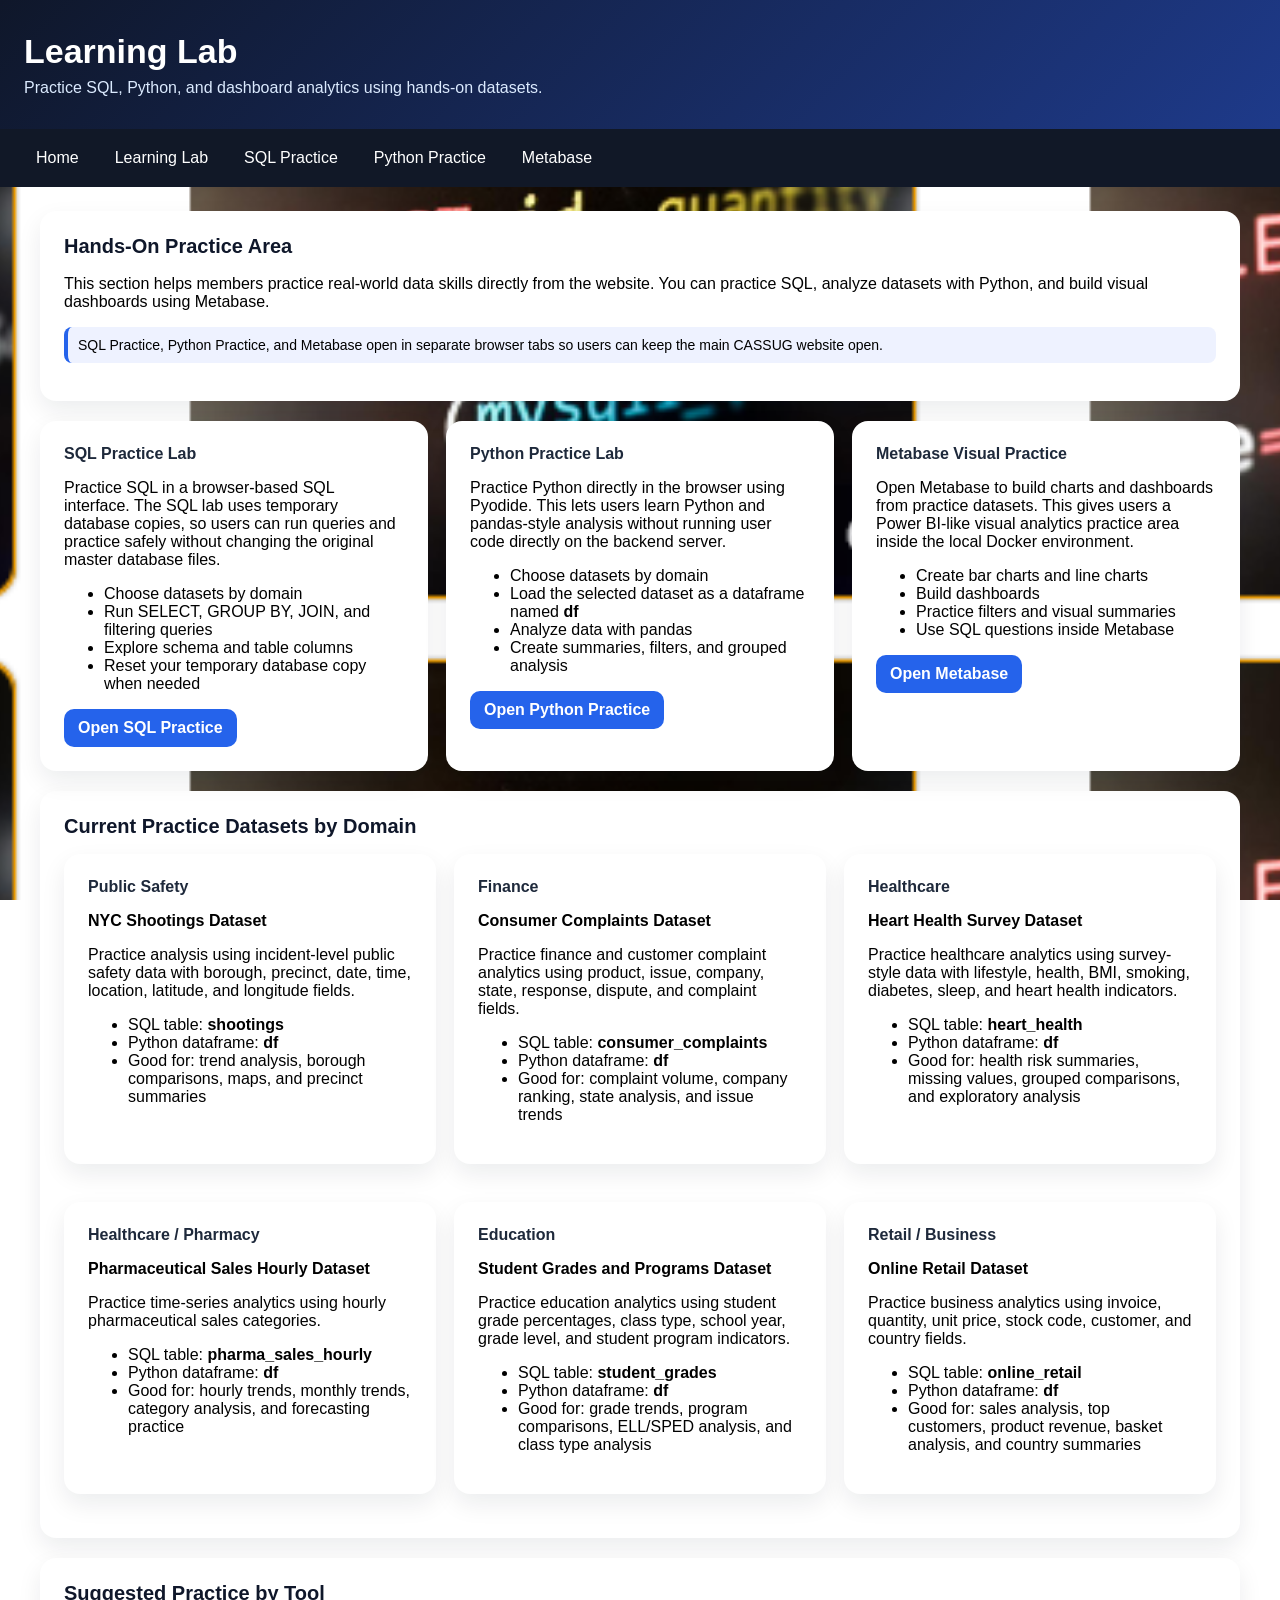
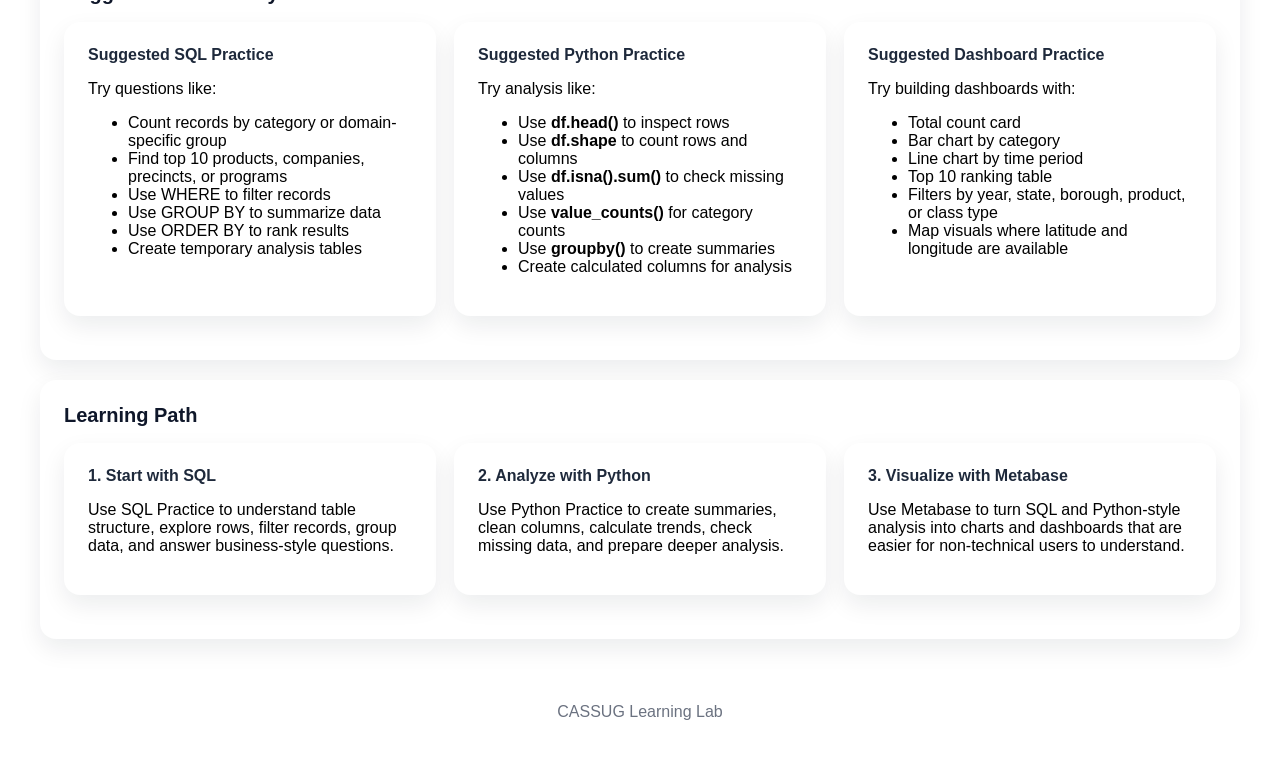
==== website/learning-lab.html @ f1df98f3 "Add learning lab code and practice questions" ====
<!DOCTYPE html>
<html lang="en">
<head>
  <meta charset="UTF-8" />
  <meta name="viewport" content="width=device-width, initial-scale=1.0" />

  <title>Learning Lab | CASSUG</title>

  <link rel="stylesheet" href="style.css" />
  <link rel="stylesheet" href="lab.css" />
</head>
<body>
  <header class="lab-header">
    <div>
      <h1>Learning Lab</h1>
      <p>Practice SQL, Python, and dashboard analytics using hands-on datasets.</p>
    </div>
  </header>

  <nav class="lab-nav">
    <a href="index.html">Home</a>
    <a href="learning-lab.html">Learning Lab</a>
    <a href="sql-practice.html" target="_blank" rel="noopener noreferrer">SQL Practice</a>
    <a href="python-practice.html" target="_blank" rel="noopener noreferrer">Python Practice</a>
    <a href="http://localhost:3000" target="_blank" rel="noopener noreferrer">Metabase</a>
  </nav>

  <main class="lab-container">

    <section class="lab-hero-card">
      <h2>Hands-On Practice Area</h2>
      <p>
        This section helps members practice real-world data skills directly from the website.
        You can practice SQL, analyze datasets with Python, and build visual dashboards using Metabase.
      </p>

      <p class="lab-note">
        SQL Practice, Python Practice, and Metabase open in separate browser tabs so users can keep the main CASSUG website open.
      </p>
    </section>

    <section class="lab-grid">

      <article class="lab-card">
        <h3>SQL Practice Lab</h3>
        <p>
          Practice SQL in a browser-based SQL interface. The SQL lab uses temporary database copies,
          so users can run queries and practice safely without changing the original master database files.
        </p>

        <ul>
          <li>Choose datasets by domain</li>
          <li>Run SELECT, GROUP BY, JOIN, and filtering queries</li>
          <li>Explore schema and table columns</li>
          <li>Reset your temporary database copy when needed</li>
        </ul>

        <a class="lab-primary-button" href="sql-practice.html" target="_blank" rel="noopener noreferrer">
          Open SQL Practice
        </a>
      </article>

      <article class="lab-card">
        <h3>Python Practice Lab</h3>
        <p>
          Practice Python directly in the browser using Pyodide. This lets users learn Python and pandas-style
          analysis without running user code directly on the backend server.
        </p>

        <ul>
          <li>Choose datasets by domain</li>
          <li>Load the selected dataset as a dataframe named <strong>df</strong></li>
          <li>Analyze data with pandas</li>
          <li>Create summaries, filters, and grouped analysis</li>
        </ul>

        <a class="lab-primary-button" href="python-practice.html" target="_blank" rel="noopener noreferrer">
          Open Python Practice
        </a>
      </article>

      <article class="lab-card">
        <h3>Metabase Visual Practice</h3>
        <p>
          Open Metabase to build charts and dashboards from practice datasets.
          This gives users a Power BI-like visual analytics practice area inside the local Docker environment.
        </p>

        <ul>
          <li>Create bar charts and line charts</li>
          <li>Build dashboards</li>
          <li>Practice filters and visual summaries</li>
          <li>Use SQL questions inside Metabase</li>
        </ul>

        <a class="lab-primary-button" href="http://localhost:3000" target="_blank" rel="noopener noreferrer">
          Open Metabase
        </a>
      </article>

    </section>

    <section class="lab-hero-card">
      <h2>Current Practice Datasets by Domain</h2>

      <div class="lab-grid">

        <article class="lab-card">
          <h3>Public Safety</h3>
          <p>
            <strong>NYC Shootings Dataset</strong>
          </p>
          <p>
            Practice analysis using incident-level public safety data with borough, precinct,
            date, time, location, latitude, and longitude fields.
          </p>
          <ul>
            <li>SQL table: <strong>shootings</strong></li>
            <li>Python dataframe: <strong>df</strong></li>
            <li>Good for: trend analysis, borough comparisons, maps, and precinct summaries</li>
          </ul>
        </article>

        <article class="lab-card">
          <h3>Finance</h3>
          <p>
            <strong>Consumer Complaints Dataset</strong>
          </p>
          <p>
            Practice finance and customer complaint analytics using product, issue, company,
            state, response, dispute, and complaint fields.
          </p>
          <ul>
            <li>SQL table: <strong>consumer_complaints</strong></li>
            <li>Python dataframe: <strong>df</strong></li>
            <li>Good for: complaint volume, company ranking, state analysis, and issue trends</li>
          </ul>
        </article>

        <article class="lab-card">
          <h3>Healthcare</h3>
          <p>
            <strong>Heart Health Survey Dataset</strong>
          </p>
          <p>
            Practice healthcare analytics using survey-style data with lifestyle, health,
            BMI, smoking, diabetes, sleep, and heart health indicators.
          </p>
          <ul>
            <li>SQL table: <strong>heart_health</strong></li>
            <li>Python dataframe: <strong>df</strong></li>
            <li>Good for: health risk summaries, missing values, grouped comparisons, and exploratory analysis</li>
          </ul>
        </article>

        <article class="lab-card">
          <h3>Healthcare / Pharmacy</h3>
          <p>
            <strong>Pharmaceutical Sales Hourly Dataset</strong>
          </p>
          <p>
            Practice time-series analytics using hourly pharmaceutical sales categories.
          </p>
          <ul>
            <li>SQL table: <strong>pharma_sales_hourly</strong></li>
            <li>Python dataframe: <strong>df</strong></li>
            <li>Good for: hourly trends, monthly trends, category analysis, and forecasting practice</li>
          </ul>
        </article>

        <article class="lab-card">
          <h3>Education</h3>
          <p>
            <strong>Student Grades and Programs Dataset</strong>
          </p>
          <p>
            Practice education analytics using student grade percentages, class type,
            school year, grade level, and student program indicators.
          </p>
          <ul>
            <li>SQL table: <strong>student_grades</strong></li>
            <li>Python dataframe: <strong>df</strong></li>
            <li>Good for: grade trends, program comparisons, ELL/SPED analysis, and class type analysis</li>
          </ul>
        </article>

        <article class="lab-card">
          <h3>Retail / Business</h3>
          <p>
            <strong>Online Retail Dataset</strong>
          </p>
          <p>
            Practice business analytics using invoice, quantity, unit price,
            stock code, customer, and country fields.
          </p>
          <ul>
            <li>SQL table: <strong>online_retail</strong></li>
            <li>Python dataframe: <strong>df</strong></li>
            <li>Good for: sales analysis, top customers, product revenue, basket analysis, and country summaries</li>
          </ul>
        </article>

      </div>
    </section>

    <section class="lab-hero-card">
      <h2>Suggested Practice by Tool</h2>

      <div class="lab-grid">

        <article class="lab-card">
          <h3>Suggested SQL Practice</h3>
          <p>Try questions like:</p>
          <ul>
            <li>Count records by category or domain-specific group</li>
            <li>Find top 10 products, companies, precincts, or programs</li>
            <li>Use WHERE to filter records</li>
            <li>Use GROUP BY to summarize data</li>
            <li>Use ORDER BY to rank results</li>
            <li>Create temporary analysis tables</li>
          </ul>
        </article>

        <article class="lab-card">
          <h3>Suggested Python Practice</h3>
          <p>Try analysis like:</p>
          <ul>
            <li>Use <strong>df.head()</strong> to inspect rows</li>
            <li>Use <strong>df.shape</strong> to count rows and columns</li>
            <li>Use <strong>df.isna().sum()</strong> to check missing values</li>
            <li>Use <strong>value_counts()</strong> for category counts</li>
            <li>Use <strong>groupby()</strong> to create summaries</li>
            <li>Create calculated columns for analysis</li>
          </ul>
        </article>

        <article class="lab-card">
          <h3>Suggested Dashboard Practice</h3>
          <p>Try building dashboards with:</p>
          <ul>
            <li>Total count card</li>
            <li>Bar chart by category</li>
            <li>Line chart by time period</li>
            <li>Top 10 ranking table</li>
            <li>Filters by year, state, borough, product, or class type</li>
            <li>Map visuals where latitude and longitude are available</li>
          </ul>
        </article>

      </div>
    </section>

    <section class="lab-hero-card">
      <h2>Learning Path</h2>

      <div class="lab-grid">
        <article class="lab-card">
          <h3>1. Start with SQL</h3>
          <p>
            Use SQL Practice to understand table structure, explore rows, filter records,
            group data, and answer business-style questions.
          </p>
        </article>

        <article class="lab-card">
          <h3>2. Analyze with Python</h3>
          <p>
            Use Python Practice to create summaries, clean columns, calculate trends,
            check missing data, and prepare deeper analysis.
          </p>
        </article>

        <article class="lab-card">
          <h3>3. Visualize with Metabase</h3>
          <p>
            Use Metabase to turn SQL and Python-style analysis into charts and dashboards
            that are easier for non-technical users to understand.
          </p>
        </article>
      </div>
    </section>

  </main>

  <footer class="lab-footer">
    <p>CASSUG Learning Lab</p>
  </footer>
</body>
</html>
---- website/style.css ----
* {
  box-sizing: border-box;
}

body {
  margin: 0;
  font-family: Arial, sans-serif;
  background-image: url("images/sql-bg.png");
  background-size: 900px auto;
  background-position: center top;
  background-repeat: repeat;
  background-attachment: fixed;
}

.overlay {
  min-height: 100vh;
  background: rgba(10, 15, 30, 0.78);
  backdrop-filter: blur(3px);
  padding-bottom: 20px;
}

.hero {
  color: white;
  text-align: center;
  padding: 25px 10px;
}

.hero h1 {
  margin: 0 0 8px;
  font-size: 28px;
}

.hero p {
  margin: 0;
  font-size: 14px;
  color: #dbeafe;
}

.layout {
  display: grid;
  grid-template-columns: 240px minmax(0, 1fr);
  gap: 24px;
  max-width: 1180px;
  margin: auto;
  padding: 10px 20px;
}

.sidebar {
  background: rgba(255, 255, 255, 0.95);
  padding: 12px;
  border-radius: 14px;
  height: fit-content;
  position: sticky;
  top: 20px;
  width: 240px;
}

.tab {
  width: 100%;
  border: none;
  color: white;
  padding: 10px;
  margin-bottom: 10px;
  border-radius: 8px;
  cursor: pointer;
  font-size: 14px;
  text-align: left;
  font-weight: bold;
  transition: all 0.2s ease;
}

.tab:hover {
  opacity: 0.9;
  transform: translateX(3px);
}

.active {
  outline: 3px solid #111827;
}

.blue { background: #2563eb; }
.green { background: #16a34a; }
.purple { background: #7c3aed; }
.orange { background: #f97316; }
.red { background: #dc2626; }
.teal { background: #0d9488; }
.violet { background: #9333ea; }
.dark { background: #111827; }
.gray { background: #475569; }

.content {
  background: rgba(255, 255, 255, 0.96);
  padding: 20px;
  border-radius: 14px;
  min-height: 400px;
  width: 100%;
  max-width: 900px;
  overflow: hidden;
  box-shadow: 0 6px 20px rgba(0,0,0,0.25);
}

.tab-content {
  display: none;
}

.active-content {
  display: block;
}

.dashboard-grid {
  display: grid;
  grid-template-columns: repeat(2, minmax(0, 1fr));
  gap: 12px;
  margin-top: 18px;
}

.dashboard-card {
  background: #ffffff;
  border-left: 5px solid #2563eb;
  padding: 14px;
  border-radius: 10px;
  min-height: 130px;
  overflow-wrap: anywhere;
  box-shadow: 0 2px 8px rgba(0,0,0,0.08);
}

.dashboard-card h3 {
  margin-top: 0;
  color: #0f172a;
}

.dashboard-card p {
  font-size: 13px;
  line-height: 1.4;
}

.sponsor-highlight {
  border-left-color: #16a34a;
}

.mini-btn,
.mini-link {
  display: inline-block;
  background: #2563eb;
  color: white;
  border: none;
  padding: 7px 10px;
  border-radius: 8px;
  text-decoration: none;
  font-size: 12px;
  font-weight: bold;
  cursor: pointer;
}

.mini-btn:hover,
.mini-link:hover {
  background: #1d4ed8;
}

.item,
.job-card,
.resource-card,
.career-card,
.tool-card,
.meeting-card {
  background: #ffffff;
  padding: 12px;
  margin-bottom: 12px;
  border-radius: 8px;
  overflow-wrap: anywhere;
}

.item { border-left: 5px solid #2563eb; }
.job-card { border-left: 5px solid #0d9488; }
.resource-card { border-left: 5px solid #9333ea; }
.career-card { border-left: 5px solid #0d9488; }
.tool-card { border-left: 5px solid #111827; }
.meeting-card { border-left: 5px solid #f97316; }

.item h4,
.resource-card h4,
.career-card h4,
.tool-card h4,
.job-card h4,
.meeting-card h4 {
  margin: 0 0 6px;
  color: #0f172a;
  font-size: 15px;
}

.item p,
.resource-card p,
.career-card p,
.tool-card p,
.job-card p,
.meeting-details p {
  margin: 4px 0;
  font-size: 13px;
  line-height: 1.4;
}

.links {
  margin-top: 8px;
}

.links a {
  color: #60a5fa;
  font-weight: bold;
  margin-right: 10px;
  text-decoration: none;
}

.links a:hover {
  text-decoration: underline;
}

.highlight-link {
  display: inline-block;
  background: #2563eb;
  color: white !important;
  padding: 6px 10px;
  border-radius: 8px;
  margin: 6px 6px 6px 0;
  text-decoration: none;
  font-size: 13px;
}

.highlight-link:hover {
  background: #1d4ed8;
}

.calendar-links {
  margin-top: 10px;
  display: flex;
  flex-wrap: wrap;
  gap: 8px;
}

.calendar-btn {
  display: inline-block;
  color: white;
  padding: 7px 10px;
  border-radius: 8px;
  text-decoration: none;
  font-size: 12px;
  font-weight: bold;
}

.calendar-btn.google { background: #1a73e8; }
.calendar-btn.outlook { background: #0078d4; }
.calendar-btn.yahoo { background: #6001d2; }
.calendar-btn.apple { background: #111827; }

.calendar-btn:hover {
  opacity: 0.9;
}

.map-box {
  margin-top: 12px;
  border-radius: 10px;
  overflow: hidden;
  border: 2px solid #2563eb;
}

.map-box iframe {
  width: 100%;
  height: 220px;
  border: 0;
}

.career-banner,
.resources-banner,
.tools-banner {
  background: rgba(15, 23, 42, 0.08);
  padding: 16px;
  border-radius: 12px;
  margin-bottom: 16px;
}

.career-banner { border-left: 5px solid #0d9488; }
.resources-banner { border-left: 5px solid #9333ea; }
.tools-banner { border-left: 5px solid #111827; }

.job-links {
  display: flex;
  flex-wrap: wrap;
  gap: 10px;
  margin-top: 12px;
}

.job-btn {
  padding: 10px 14px;
  border-radius: 10px;
  color: white;
  text-decoration: none;
  font-weight: bold;
  font-size: 13px;
}

.job-btn.linkedin { background: #0077b5; }
.job-btn.zip { background: #16a34a; }
.job-btn.dice { background: #9333ea; }
.job-btn.indeed { background: #003a9b; }
.job-btn.usajobs { background: #2563eb; }

.job-btn:hover {
  opacity: 0.9;
}

.job-filter-row {
  display: flex;
  flex-wrap: wrap;
  gap: 10px;
  margin: 12px 0;
}

.job-filter-row select {
  padding: 9px;
  border-radius: 8px;
  border: 1px solid #cbd5e1;
  font-size: 13px;
}

.load-jobs-btn {
  background: #0d9488;
  color: white;
  border: none;
  border-radius: 8px;
  padding: 9px 14px;
  font-weight: bold;
  cursor: pointer;
}

.load-jobs-btn:hover {
  opacity: 0.9;
}

.meeting-details {
  background: #fff7ed;
  padding: 10px;
  border-radius: 8px;
  margin-bottom: 8px;
}

h2 {
  margin-top: 0;
  font-size: 20px;
  color: #0f172a;
}

h3 {
  margin-top: 18px;
  font-size: 16px;
  color: #1e293b;
}

@media (max-width: 900px) {
  .layout {
    grid-template-columns: 1fr;
  }

  .sidebar {
    position: static;
    width: 100%;
  }

  .content {
    max-width: 100%;
  }

  .dashboard-grid {
    grid-template-columns: 1fr;
  }
}
---- website/lab.css ----
.lab-header {
  background: linear-gradient(135deg, #0f172a, #1e3a8a);
  color: white;
  padding: 32px 24px;
}

.lab-header h1 {
  margin: 0 0 8px 0;
  font-size: 34px;
}

.lab-header p {
  margin: 0;
  font-size: 16px;
  color: #dbeafe;
}

.lab-nav {
  display: flex;
  flex-wrap: wrap;
  gap: 12px;
  background: #111827;
  padding: 12px 24px;
}

.lab-nav a {
  color: white;
  text-decoration: none;
  padding: 8px 12px;
  border-radius: 8px;
}

.lab-nav a:hover {
  background: #374151;
}

.lab-container {
  width: min(1200px, 94%);
  margin: 24px auto;
}

.lab-hero-card,
.lab-card {
  background: white;
  border-radius: 16px;
  padding: 24px;
  box-shadow: 0 10px 24px rgba(15, 23, 42, 0.08);
  margin-bottom: 20px;
}

.lab-hero-card h2,
.lab-card h2,
.lab-card h3 {
  margin-top: 0;
}

.lab-grid {
  display: grid;
  grid-template-columns: repeat(3, minmax(0, 1fr));
  gap: 18px;
}

.lab-layout {
  display: grid;
  grid-template-columns: 280px 1fr 300px;
  gap: 18px;
  align-items: start;
}

.lab-large-card {
  min-height: 500px;
}

.lab-button-row {
  display: flex;
  flex-wrap: wrap;
  gap: 10px;
  margin: 16px 0;
}

.lab-primary-button,
.lab-secondary-button {
  border: none;
  border-radius: 10px;
  padding: 10px 14px;
  cursor: pointer;
  font-weight: 700;
  text-decoration: none;
  display: inline-block;
}

.lab-primary-button {
  background: #2563eb;
  color: white;
}

.lab-primary-button:hover {
  background: #1d4ed8;
}

.lab-secondary-button {
  background: #e5e7eb;
  color: #111827;
}

.lab-secondary-button:hover {
  background: #d1d5db;
}

.lab-card label {
  display: block;
  font-weight: 700;
  margin-bottom: 8px;
}

.lab-card select {
  width: 100%;
  padding: 10px;
  border: 1px solid #cbd5e1;
  border-radius: 8px;
}

.lab-status-text,
.lab-note {
  background: #eef2ff;
  border-left: 4px solid #2563eb;
  padding: 10px;
  border-radius: 8px;
  font-size: 14px;
  word-break: break-word;
}

.lab-small-note {
  font-size: 14px;
  color: #4b5563;
}

.lab-code-editor {
  width: 100%;
  min-height: 280px;
  padding: 14px;
  border: 1px solid #cbd5e1;
  border-radius: 12px;
  font-family: Consolas, Monaco, monospace;
  font-size: 15px;
  line-height: 1.5;
  background: #0f172a;
  color: #e5e7eb;
  resize: vertical;
}

.lab-output-box {
  background: #111827;
  color: #f9fafb;
  padding: 14px;
  border-radius: 12px;
  overflow-x: auto;
  white-space: pre-wrap;
  min-height: 80px;
}

.lab-schema-box {
  background: #f8fafc;
  border: 1px solid #e5e7eb;
  border-radius: 12px;
  padding: 12px;
  max-height: 420px;
  overflow-y: auto;
}

.lab-schema-table {
  border-bottom: 1px solid #e5e7eb;
  padding-bottom: 10px;
  margin-bottom: 10px;
}

.lab-schema-table h4 {
  margin: 0 0 6px 0;
  color: #1d4ed8;
}

.lab-schema-table ul {
  margin: 0;
  padding-left: 18px;
}

.lab-question-list {
  padding-left: 20px;
}

.lab-question-list li {
  margin-bottom: 8px;
}

.lab-table-wrapper {
  overflow-x: auto;
}

.lab-results-table {
  width: 100%;
  border-collapse: collapse;
  background: white;
}

.lab-results-table th,
.lab-results-table td {
  border: 1px solid #d1d5db;
  padding: 8px 10px;
  text-align: left;
}

.lab-results-table th {
  background: #1e3a8a;
  color: white;
}

.lab-results-table tr:nth-child(even) {
  background: #f8fafc;
}

.lab-footer {
  text-align: center;
  color: #6b7280;
  padding: 24px;
}

@media (max-width: 1000px) {
  .lab-grid,
  .lab-layout {
    grid-template-columns: 1fr;
  }
}
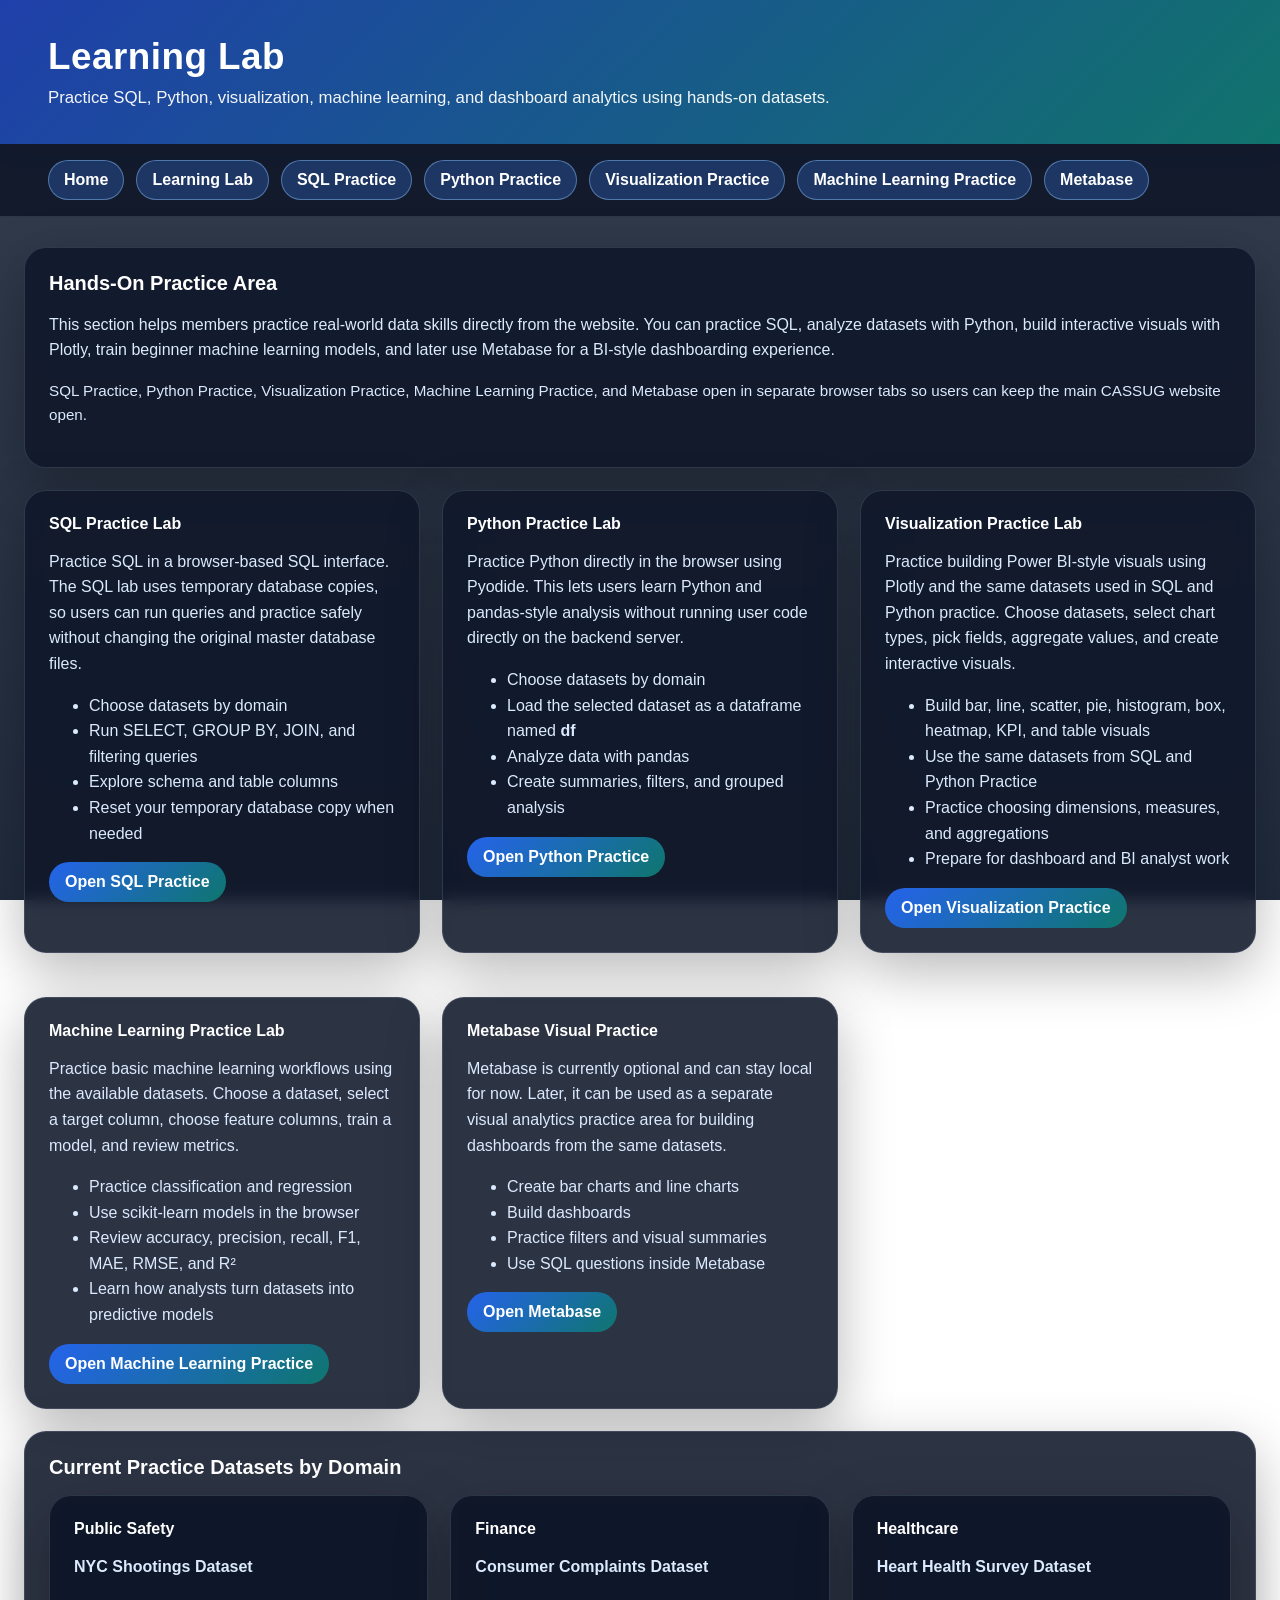
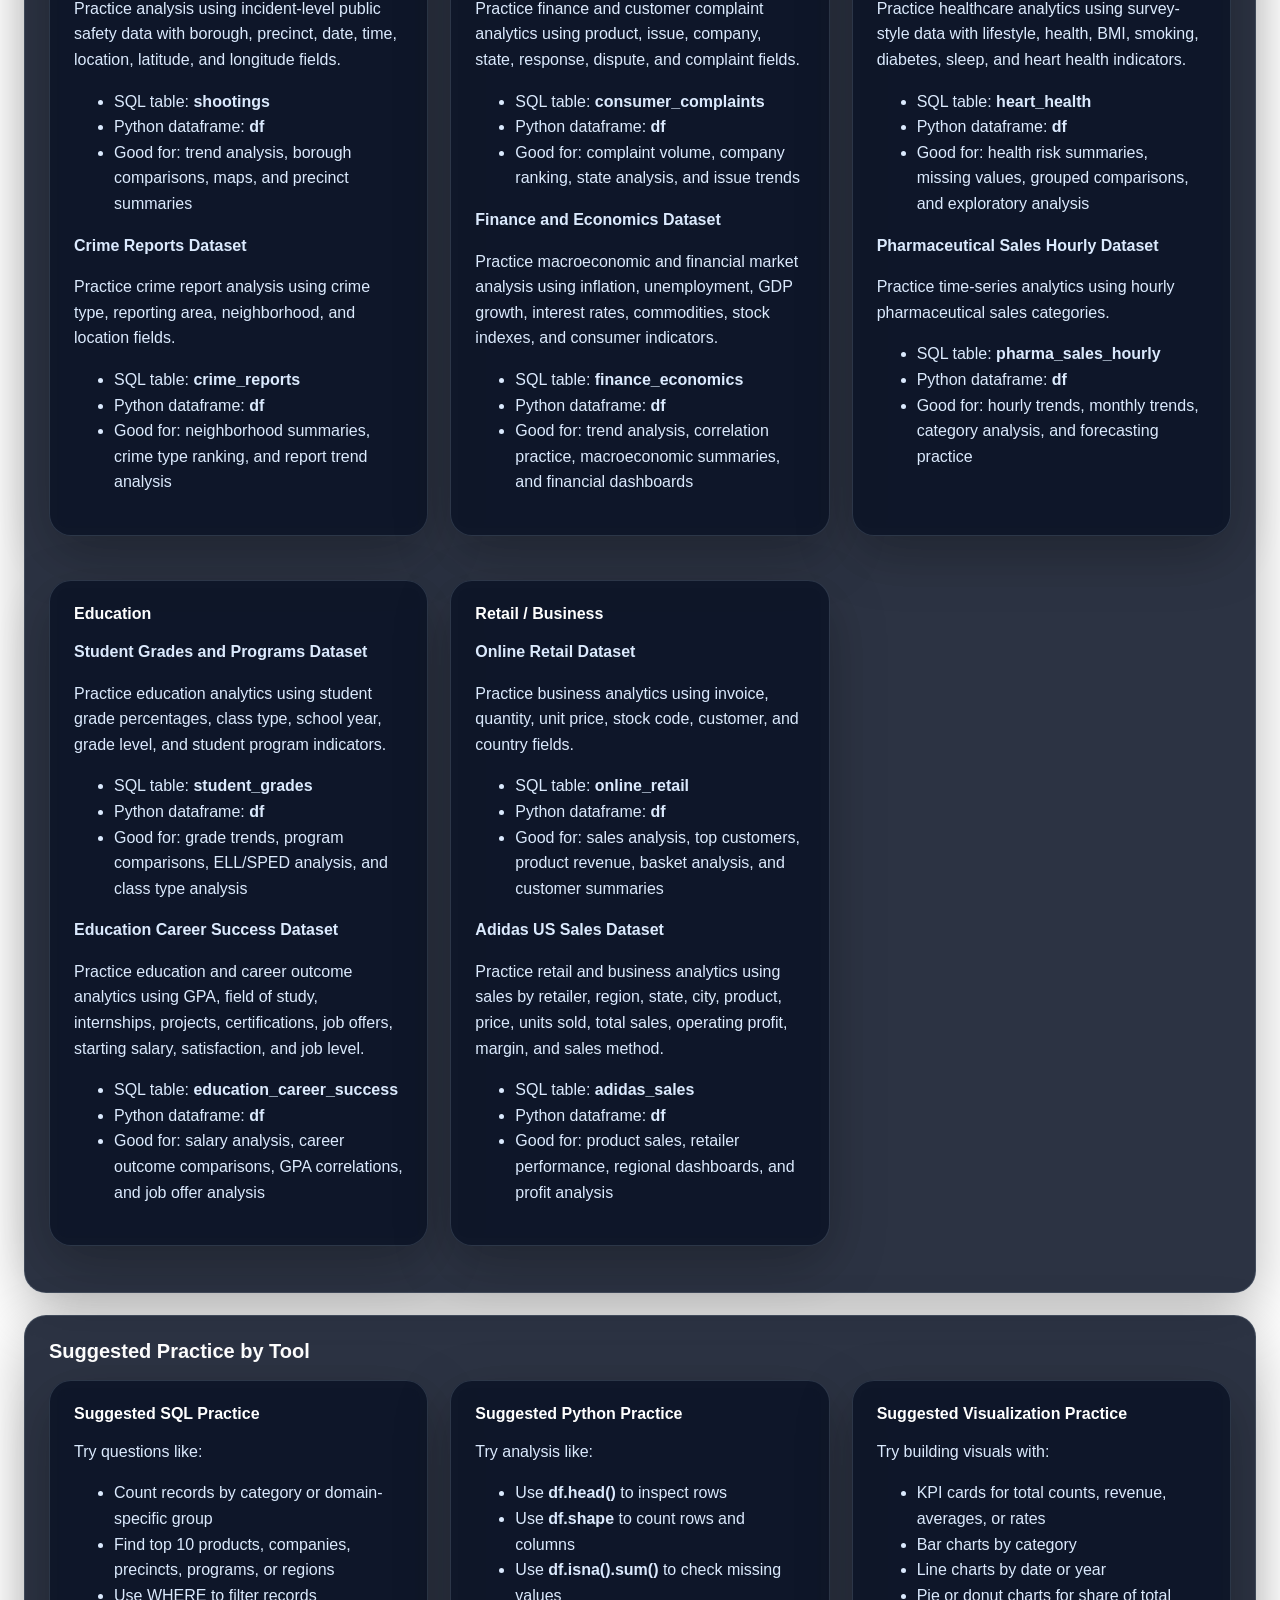
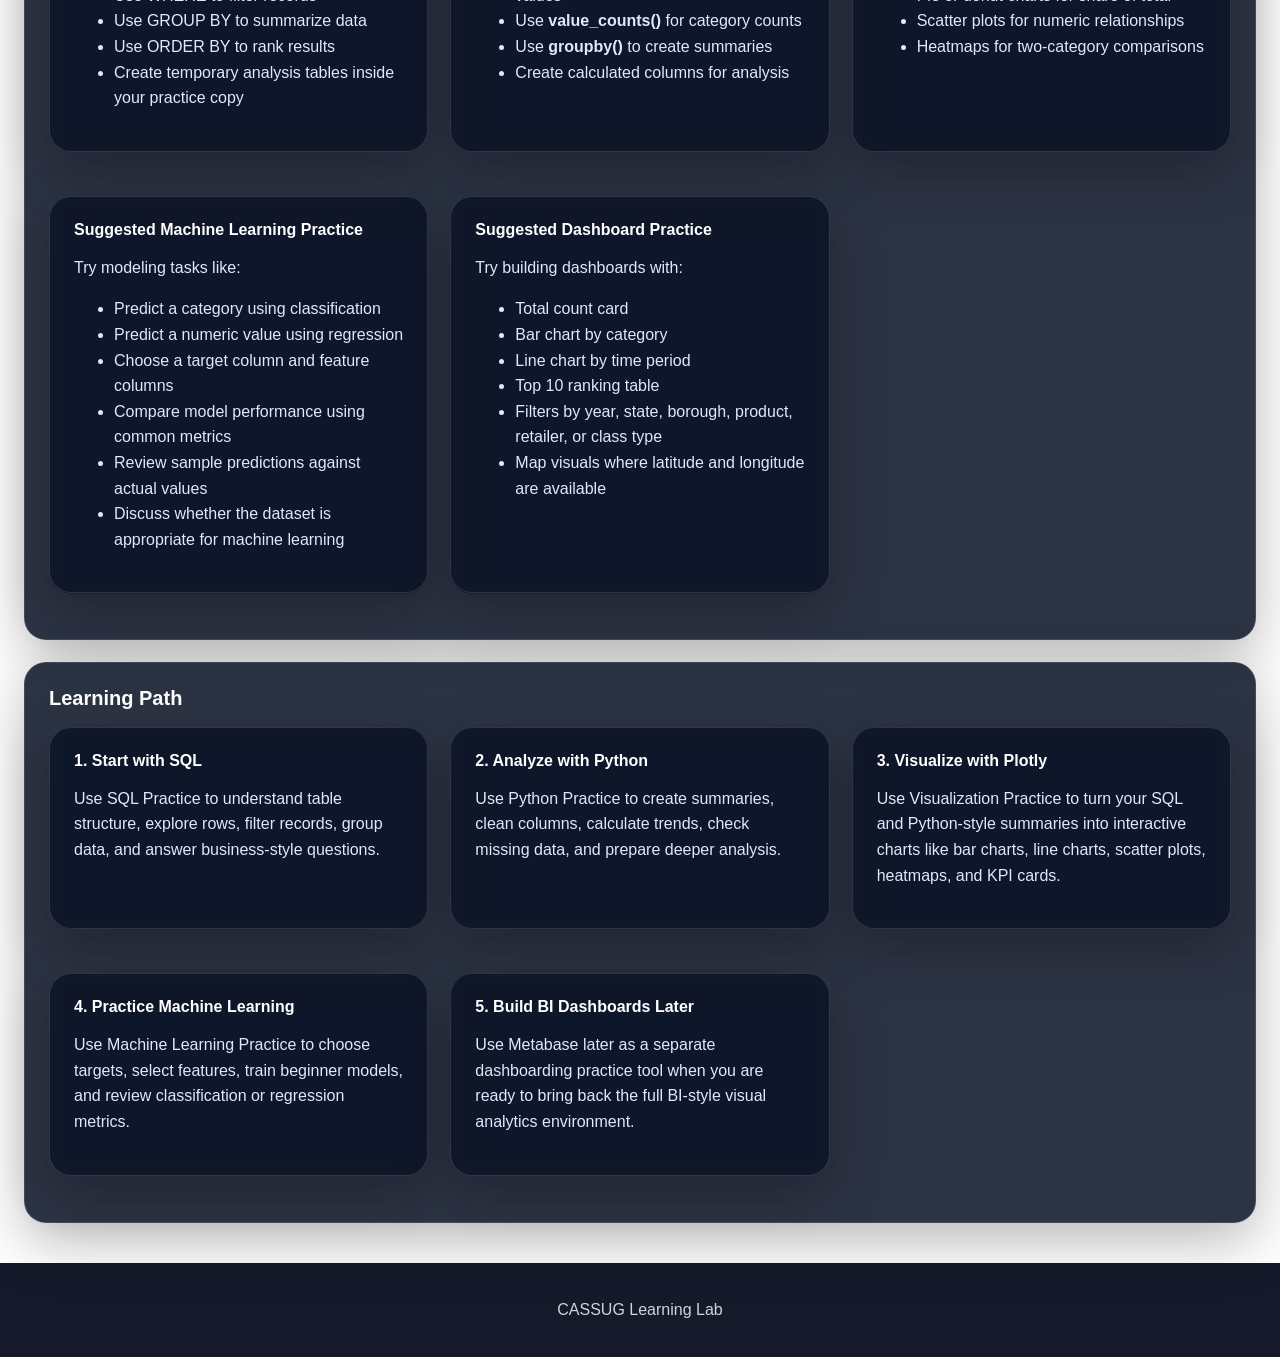
==== commit 4c5bde42: "Add visualization ML and expanded Python practice labs" ====
--- a/website/learning-lab.html
+++ b/website/learning-lab.html
@@ -13,7 +13,7 @@
   <header class="lab-header">
     <div>
       <h1>Learning Lab</h1>
-      <p>Practice SQL, Python, and dashboard analytics using hands-on datasets.</p>
+      <p>Practice SQL, Python, visualization, machine learning, and dashboard analytics using hands-on datasets.</p>
     </div>
   </header>
 
@@ -22,6 +22,8 @@
     <a href="learning-lab.html">Learning Lab</a>
     <a href="sql-practice.html" target="_blank" rel="noopener noreferrer">SQL Practice</a>
     <a href="python-practice.html" target="_blank" rel="noopener noreferrer">Python Practice</a>
+    <a href="visualization-practice.html" target="_blank" rel="noopener noreferrer">Visualization Practice</a>
+    <a href="ml-practice.html" target="_blank" rel="noopener noreferrer">Machine Learning Practice</a>
     <a href="http://localhost:3000" target="_blank" rel="noopener noreferrer">Metabase</a>
   </nav>
 
@@ -31,11 +33,13 @@
       <h2>Hands-On Practice Area</h2>
       <p>
         This section helps members practice real-world data skills directly from the website.
-        You can practice SQL, analyze datasets with Python, and build visual dashboards using Metabase.
+        You can practice SQL, analyze datasets with Python, build interactive visuals with Plotly,
+        train beginner machine learning models, and later use Metabase for a BI-style dashboarding experience.
       </p>
 
       <p class="lab-note">
-        SQL Practice, Python Practice, and Metabase open in separate browser tabs so users can keep the main CASSUG website open.
+        SQL Practice, Python Practice, Visualization Practice, Machine Learning Practice, and Metabase open in separate browser tabs
+        so users can keep the main CASSUG website open.
       </p>
     </section>
 
@@ -80,10 +84,48 @@
       </article>
 
       <article class="lab-card">
+        <h3>Visualization Practice Lab</h3>
+        <p>
+          Practice building Power BI-style visuals using Plotly and the same datasets used in SQL and Python practice.
+          Choose datasets, select chart types, pick fields, aggregate values, and create interactive visuals.
+        </p>
+
+        <ul>
+          <li>Build bar, line, scatter, pie, histogram, box, heatmap, KPI, and table visuals</li>
+          <li>Use the same datasets from SQL and Python Practice</li>
+          <li>Practice choosing dimensions, measures, and aggregations</li>
+          <li>Prepare for dashboard and BI analyst work</li>
+        </ul>
+
+        <a class="lab-primary-button" href="visualization-practice.html" target="_blank" rel="noopener noreferrer">
+          Open Visualization Practice
+        </a>
+      </article>
+
+      <article class="lab-card">
+        <h3>Machine Learning Practice Lab</h3>
+        <p>
+          Practice basic machine learning workflows using the available datasets.
+          Choose a dataset, select a target column, choose feature columns, train a model, and review metrics.
+        </p>
+
+        <ul>
+          <li>Practice classification and regression</li>
+          <li>Use scikit-learn models in the browser</li>
+          <li>Review accuracy, precision, recall, F1, MAE, RMSE, and R²</li>
+          <li>Learn how analysts turn datasets into predictive models</li>
+        </ul>
+
+        <a class="lab-primary-button" href="ml-practice.html" target="_blank" rel="noopener noreferrer">
+          Open Machine Learning Practice
+        </a>
+      </article>
+
+      <article class="lab-card">
         <h3>Metabase Visual Practice</h3>
         <p>
-          Open Metabase to build charts and dashboards from practice datasets.
-          This gives users a Power BI-like visual analytics practice area inside the local Docker environment.
+          Metabase is currently optional and can stay local for now. Later, it can be used as a separate visual analytics
+          practice area for building dashboards from the same datasets.
         </p>
 
         <ul>
@@ -107,6 +149,7 @@
 
         <article class="lab-card">
           <h3>Public Safety</h3>
+
           <p>
             <strong>NYC Shootings Dataset</strong>
           </p>
@@ -119,10 +162,23 @@
             <li>Python dataframe: <strong>df</strong></li>
             <li>Good for: trend analysis, borough comparisons, maps, and precinct summaries</li>
           </ul>
+
+          <p>
+            <strong>Crime Reports Dataset</strong>
+          </p>
+          <p>
+            Practice crime report analysis using crime type, reporting area, neighborhood, and location fields.
+          </p>
+          <ul>
+            <li>SQL table: <strong>crime_reports</strong></li>
+            <li>Python dataframe: <strong>df</strong></li>
+            <li>Good for: neighborhood summaries, crime type ranking, and report trend analysis</li>
+          </ul>
         </article>
 
         <article class="lab-card">
           <h3>Finance</h3>
+
           <p>
             <strong>Consumer Complaints Dataset</strong>
           </p>
@@ -135,10 +191,24 @@
             <li>Python dataframe: <strong>df</strong></li>
             <li>Good for: complaint volume, company ranking, state analysis, and issue trends</li>
           </ul>
+
+          <p>
+            <strong>Finance and Economics Dataset</strong>
+          </p>
+          <p>
+            Practice macroeconomic and financial market analysis using inflation, unemployment,
+            GDP growth, interest rates, commodities, stock indexes, and consumer indicators.
+          </p>
+          <ul>
+            <li>SQL table: <strong>finance_economics</strong></li>
+            <li>Python dataframe: <strong>df</strong></li>
+            <li>Good for: trend analysis, correlation practice, macroeconomic summaries, and financial dashboards</li>
+          </ul>
         </article>
 
         <article class="lab-card">
           <h3>Healthcare</h3>
+
           <p>
             <strong>Heart Health Survey Dataset</strong>
           </p>
@@ -151,10 +221,7 @@
             <li>Python dataframe: <strong>df</strong></li>
             <li>Good for: health risk summaries, missing values, grouped comparisons, and exploratory analysis</li>
           </ul>
-        </article>
-
-        <article class="lab-card">
-          <h3>Healthcare / Pharmacy</h3>
+
           <p>
             <strong>Pharmaceutical Sales Hourly Dataset</strong>
           </p>
@@ -170,6 +237,7 @@
 
         <article class="lab-card">
           <h3>Education</h3>
+
           <p>
             <strong>Student Grades and Programs Dataset</strong>
           </p>
@@ -182,10 +250,24 @@
             <li>Python dataframe: <strong>df</strong></li>
             <li>Good for: grade trends, program comparisons, ELL/SPED analysis, and class type analysis</li>
           </ul>
+
+          <p>
+            <strong>Education Career Success Dataset</strong>
+          </p>
+          <p>
+            Practice education and career outcome analytics using GPA, field of study, internships,
+            projects, certifications, job offers, starting salary, satisfaction, and job level.
+          </p>
+          <ul>
+            <li>SQL table: <strong>education_career_success</strong></li>
+            <li>Python dataframe: <strong>df</strong></li>
+            <li>Good for: salary analysis, career outcome comparisons, GPA correlations, and job offer analysis</li>
+          </ul>
         </article>
 
         <article class="lab-card">
           <h3>Retail / Business</h3>
+
           <p>
             <strong>Online Retail Dataset</strong>
           </p>
@@ -196,7 +278,20 @@
           <ul>
             <li>SQL table: <strong>online_retail</strong></li>
             <li>Python dataframe: <strong>df</strong></li>
-            <li>Good for: sales analysis, top customers, product revenue, basket analysis, and country summaries</li>
+            <li>Good for: sales analysis, top customers, product revenue, basket analysis, and customer summaries</li>
+          </ul>
+
+          <p>
+            <strong>Adidas US Sales Dataset</strong>
+          </p>
+          <p>
+            Practice retail and business analytics using sales by retailer, region, state, city,
+            product, price, units sold, total sales, operating profit, margin, and sales method.
+          </p>
+          <ul>
+            <li>SQL table: <strong>adidas_sales</strong></li>
+            <li>Python dataframe: <strong>df</strong></li>
+            <li>Good for: product sales, retailer performance, regional dashboards, and profit analysis</li>
           </ul>
         </article>
 
@@ -213,11 +308,11 @@
           <p>Try questions like:</p>
           <ul>
             <li>Count records by category or domain-specific group</li>
-            <li>Find top 10 products, companies, precincts, or programs</li>
+            <li>Find top 10 products, companies, precincts, programs, or regions</li>
             <li>Use WHERE to filter records</li>
             <li>Use GROUP BY to summarize data</li>
             <li>Use ORDER BY to rank results</li>
-            <li>Create temporary analysis tables</li>
+            <li>Create temporary analysis tables inside your practice copy</li>
           </ul>
         </article>
 
@@ -235,6 +330,32 @@
         </article>
 
         <article class="lab-card">
+          <h3>Suggested Visualization Practice</h3>
+          <p>Try building visuals with:</p>
+          <ul>
+            <li>KPI cards for total counts, revenue, averages, or rates</li>
+            <li>Bar charts by category</li>
+            <li>Line charts by date or year</li>
+            <li>Pie or donut charts for share of total</li>
+            <li>Scatter plots for numeric relationships</li>
+            <li>Heatmaps for two-category comparisons</li>
+          </ul>
+        </article>
+
+        <article class="lab-card">
+          <h3>Suggested Machine Learning Practice</h3>
+          <p>Try modeling tasks like:</p>
+          <ul>
+            <li>Predict a category using classification</li>
+            <li>Predict a numeric value using regression</li>
+            <li>Choose a target column and feature columns</li>
+            <li>Compare model performance using common metrics</li>
+            <li>Review sample predictions against actual values</li>
+            <li>Discuss whether the dataset is appropriate for machine learning</li>
+          </ul>
+        </article>
+
+        <article class="lab-card">
           <h3>Suggested Dashboard Practice</h3>
           <p>Try building dashboards with:</p>
           <ul>
@@ -242,7 +363,7 @@
             <li>Bar chart by category</li>
             <li>Line chart by time period</li>
             <li>Top 10 ranking table</li>
-            <li>Filters by year, state, borough, product, or class type</li>
+            <li>Filters by year, state, borough, product, retailer, or class type</li>
             <li>Map visuals where latitude and longitude are available</li>
           </ul>
         </article>
@@ -271,10 +392,26 @@
         </article>
 
         <article class="lab-card">
-          <h3>3. Visualize with Metabase</h3>
-          <p>
-            Use Metabase to turn SQL and Python-style analysis into charts and dashboards
-            that are easier for non-technical users to understand.
+          <h3>3. Visualize with Plotly</h3>
+          <p>
+            Use Visualization Practice to turn your SQL and Python-style summaries into
+            interactive charts like bar charts, line charts, scatter plots, heatmaps, and KPI cards.
+          </p>
+        </article>
+
+        <article class="lab-card">
+          <h3>4. Practice Machine Learning</h3>
+          <p>
+            Use Machine Learning Practice to choose targets, select features, train beginner models,
+            and review classification or regression metrics.
+          </p>
+        </article>
+
+        <article class="lab-card">
+          <h3>5. Build BI Dashboards Later</h3>
+          <p>
+            Use Metabase later as a separate dashboarding practice tool when you are ready
+            to bring back the full BI-style visual analytics environment.
           </p>
         </article>
       </div>
--- a/website/lab.css
+++ b/website/lab.css
@@ -1,205 +1,279 @@
+* {
+  box-sizing: border-box;
+}
+
+body {
+  margin: 0;
+  font-family: Arial, Helvetica, sans-serif;
+  background:
+    linear-gradient(rgba(8, 20, 40, 0.82), rgba(8, 20, 40, 0.9)),
+    url("images/sql-background.jpg");
+  background-size: cover;
+  background-position: center;
+  background-attachment: fixed;
+  color: #f8fafc;
+}
+
 .lab-header {
-  background: linear-gradient(135deg, #0f172a, #1e3a8a);
-  color: white;
-  padding: 32px 24px;
+  padding: 36px 48px;
+  background: linear-gradient(135deg, rgba(30, 64, 175, 0.95), rgba(15, 118, 110, 0.95));
+  color: #ffffff;
+  box-shadow: 0 8px 28px rgba(0, 0, 0, 0.28);
 }
 
 .lab-header h1 {
-  margin: 0 0 8px 0;
-  font-size: 34px;
+  margin: 0;
+  font-size: 2.3rem;
+  letter-spacing: 0.5px;
 }
 
 .lab-header p {
-  margin: 0;
-  font-size: 16px;
-  color: #dbeafe;
+  margin: 10px 0 0;
+  font-size: 1.05rem;
+  opacity: 0.95;
 }
 
 .lab-nav {
   display: flex;
   flex-wrap: wrap;
   gap: 12px;
-  background: #111827;
-  padding: 12px 24px;
+  padding: 16px 48px;
+  background: rgba(15, 23, 42, 0.9);
+  border-bottom: 1px solid rgba(255, 255, 255, 0.12);
 }
 
 .lab-nav a {
-  color: white;
+  color: #ffffff;
   text-decoration: none;
-  padding: 8px 12px;
-  border-radius: 8px;
+  background: rgba(59, 130, 246, 0.28);
+  border: 1px solid rgba(147, 197, 253, 0.45);
+  padding: 10px 15px;
+  border-radius: 999px;
+  font-weight: 700;
+  transition: 0.2s ease;
 }
 
 .lab-nav a:hover {
-  background: #374151;
+  background: rgba(59, 130, 246, 0.55);
+  transform: translateY(-1px);
 }
 
 .lab-container {
-  width: min(1200px, 94%);
-  margin: 24px auto;
+  width: min(1500px, calc(100% - 48px));
+  margin: 30px auto;
+}
+
+.lab-layout {
+  display: grid;
+  grid-template-columns: 360px 1fr;
+  gap: 22px;
+  align-items: start;
 }
 
 .lab-hero-card,
 .lab-card {
-  background: white;
-  border-radius: 16px;
+  background: rgba(15, 23, 42, 0.88);
+  border: 1px solid rgba(148, 163, 184, 0.22);
+  border-radius: 22px;
   padding: 24px;
-  box-shadow: 0 10px 24px rgba(15, 23, 42, 0.08);
-  margin-bottom: 20px;
+  margin-bottom: 22px;
+  box-shadow: 0 18px 55px rgba(0, 0, 0, 0.28);
+  backdrop-filter: blur(8px);
 }
 
 .lab-hero-card h2,
 .lab-card h2,
 .lab-card h3 {
   margin-top: 0;
+  color: #ffffff;
+}
+
+.lab-hero-card p,
+.lab-card p,
+.lab-card li {
+  color: #dbeafe;
+  line-height: 1.6;
+}
+
+.lab-note,
+.lab-small-note,
+.lab-status-text {
+  color: #bfdbfe;
+  font-size: 0.95rem;
+}
+
+.lab-status-text {
+  font-weight: 700;
 }
 
 .lab-grid {
   display: grid;
-  grid-template-columns: repeat(3, minmax(0, 1fr));
-  gap: 18px;
-}
-
-.lab-layout {
-  display: grid;
-  grid-template-columns: 280px 1fr 300px;
-  gap: 18px;
-  align-items: start;
+  grid-template-columns: repeat(3, minmax(240px, 1fr));
+  gap: 22px;
 }
 
 .lab-large-card {
-  min-height: 500px;
+  grid-column: span 1;
+}
+
+.lab-card label {
+  display: block;
+  margin: 14px 0 7px;
+  color: #e0f2fe;
+  font-weight: 700;
+}
+
+.lab-card select,
+.lab-card input,
+.lab-card textarea {
+  width: 100%;
+  border: 1px solid rgba(148, 163, 184, 0.35);
+  border-radius: 14px;
+  padding: 11px 12px;
+  background: rgba(15, 23, 42, 0.75);
+  color: #ffffff;
+  outline: none;
+}
+
+.lab-card select option,
+.lab-card select optgroup {
+  color: #111827;
+}
+
+.lab-card textarea {
+  min-height: 360px;
+  resize: vertical;
+}
+
+.lab-code-editor {
+  font-family: Consolas, Monaco, "Courier New", monospace;
+  font-size: 0.95rem;
+  line-height: 1.45;
+  background: #0f172a !important;
+  color: #e5e7eb !important;
 }
 
 .lab-button-row {
   display: flex;
   flex-wrap: wrap;
   gap: 10px;
-  margin: 16px 0;
+  margin-top: 16px;
 }
 
 .lab-primary-button,
 .lab-secondary-button {
   border: none;
-  border-radius: 10px;
-  padding: 10px 14px;
   cursor: pointer;
-  font-weight: 700;
   text-decoration: none;
   display: inline-block;
+  border-radius: 999px;
+  padding: 11px 16px;
+  font-weight: 800;
+  transition: 0.2s ease;
 }
 
 .lab-primary-button {
-  background: #2563eb;
-  color: white;
-}
-
-.lab-primary-button:hover {
-  background: #1d4ed8;
+  background: linear-gradient(135deg, #2563eb, #0f766e);
+  color: #ffffff;
 }
 
 .lab-secondary-button {
-  background: #e5e7eb;
-  color: #111827;
-}
-
+  background: rgba(255, 255, 255, 0.13);
+  color: #ffffff;
+  border: 1px solid rgba(255, 255, 255, 0.22);
+}
+
+.lab-primary-button:hover,
 .lab-secondary-button:hover {
-  background: #d1d5db;
-}
-
-.lab-card label {
-  display: block;
-  font-weight: 700;
-  margin-bottom: 8px;
-}
-
-.lab-card select {
-  width: 100%;
-  padding: 10px;
-  border: 1px solid #cbd5e1;
-  border-radius: 8px;
-}
-
-.lab-status-text,
-.lab-note {
-  background: #eef2ff;
-  border-left: 4px solid #2563eb;
-  padding: 10px;
-  border-radius: 8px;
-  font-size: 14px;
-  word-break: break-word;
-}
-
-.lab-small-note {
-  font-size: 14px;
-  color: #4b5563;
-}
-
-.lab-code-editor {
-  width: 100%;
-  min-height: 280px;
+  transform: translateY(-1px);
+  filter: brightness(1.08);
+}
+
+.lab-output-box {
+  background: #020617;
+  color: #e5e7eb;
+  border-radius: 16px;
+  padding: 18px;
+  min-height: 150px;
+  overflow: auto;
+  white-space: pre-wrap;
+  border: 1px solid rgba(148, 163, 184, 0.25);
+}
+
+.lab-question-list {
+  padding-left: 22px;
+}
+
+.lab-schema-table {
+  background: rgba(30, 41, 59, 0.75);
+  border-radius: 16px;
   padding: 14px;
-  border: 1px solid #cbd5e1;
-  border-radius: 12px;
-  font-family: Consolas, Monaco, monospace;
-  font-size: 15px;
-  line-height: 1.5;
-  background: #0f172a;
-  color: #e5e7eb;
-  resize: vertical;
-}
-
-.lab-output-box {
-  background: #111827;
-  color: #f9fafb;
-  padding: 14px;
-  border-radius: 12px;
-  overflow-x: auto;
-  white-space: pre-wrap;
-  min-height: 80px;
-}
-
-.lab-schema-box {
-  background: #f8fafc;
-  border: 1px solid #e5e7eb;
-  border-radius: 12px;
-  padding: 12px;
-  max-height: 420px;
-  overflow-y: auto;
-}
-
-.lab-schema-table {
-  border-bottom: 1px solid #e5e7eb;
-  padding-bottom: 10px;
-  margin-bottom: 10px;
+  margin-bottom: 14px;
+  border: 1px solid rgba(148, 163, 184, 0.2);
 }
 
 .lab-schema-table h4 {
-  margin: 0 0 6px 0;
-  color: #1d4ed8;
+  margin: 0 0 8px;
+  color: #ffffff;
 }
 
 .lab-schema-table ul {
   margin: 0;
-  padding-left: 18px;
-}
-
-.lab-question-list {
   padding-left: 20px;
 }
 
-.lab-question-list li {
-  margin-bottom: 8px;
-}
-
-.lab-table-wrapper {
+.lab-footer {
+  padding: 22px;
+  text-align: center;
+  color: #cbd5e1;
+  background: rgba(2, 6, 23, 0.92);
+  margin-top: 40px;
+}
+
+/* Visualization Practice Lab */
+
+.lab-chart-box {
+  background: #ffffff;
+  border-radius: 18px;
+  min-height: 520px;
+  padding: 20px;
   overflow-x: auto;
+  color: #111827;
+}
+
+.lab-table-scroll {
+  max-height: 420px;
+  overflow: auto;
+  background: #ffffff;
+  border-radius: 18px;
+  padding: 14px;
+  color: #111827;
+}
+
+.lab-kpi-card {
+  background: linear-gradient(135deg, #1d4ed8, #0f766e);
+  color: #ffffff;
+  border-radius: 22px;
+  padding: 36px;
+  text-align: center;
+  box-shadow: 0 18px 45px rgba(0, 0, 0, 0.25);
+}
+
+.lab-kpi-card h3 {
+  margin-bottom: 12px;
+  font-size: 1.1rem;
+}
+
+.lab-kpi-value {
+  font-size: 3rem;
+  font-weight: 800;
+  margin: 18px 0;
 }
 
 .lab-results-table {
   width: 100%;
   border-collapse: collapse;
-  background: white;
+  font-size: 0.9rem;
 }
 
 .lab-results-table th,
@@ -210,23 +284,43 @@
 }
 
 .lab-results-table th {
-  background: #1e3a8a;
-  color: white;
+  background: #f3f4f6;
+  color: #111827;
+  font-weight: 700;
 }
 
 .lab-results-table tr:nth-child(even) {
-  background: #f8fafc;
-}
-
-.lab-footer {
-  text-align: center;
-  color: #6b7280;
-  padding: 24px;
-}
-
-@media (max-width: 1000px) {
-  .lab-grid,
+  background: #f9fafb;
+}
+
+@media (max-width: 1100px) {
   .lab-layout {
     grid-template-columns: 1fr;
   }
+
+  .lab-grid {
+    grid-template-columns: repeat(2, minmax(220px, 1fr));
+  }
+}
+
+@media (max-width: 700px) {
+  .lab-header {
+    padding: 28px 22px;
+  }
+
+  .lab-nav {
+    padding: 14px 22px;
+  }
+
+  .lab-container {
+    width: min(100% - 24px, 1500px);
+  }
+
+  .lab-grid {
+    grid-template-columns: 1fr;
+  }
+
+  .lab-header h1 {
+    font-size: 1.8rem;
+  }
 }
